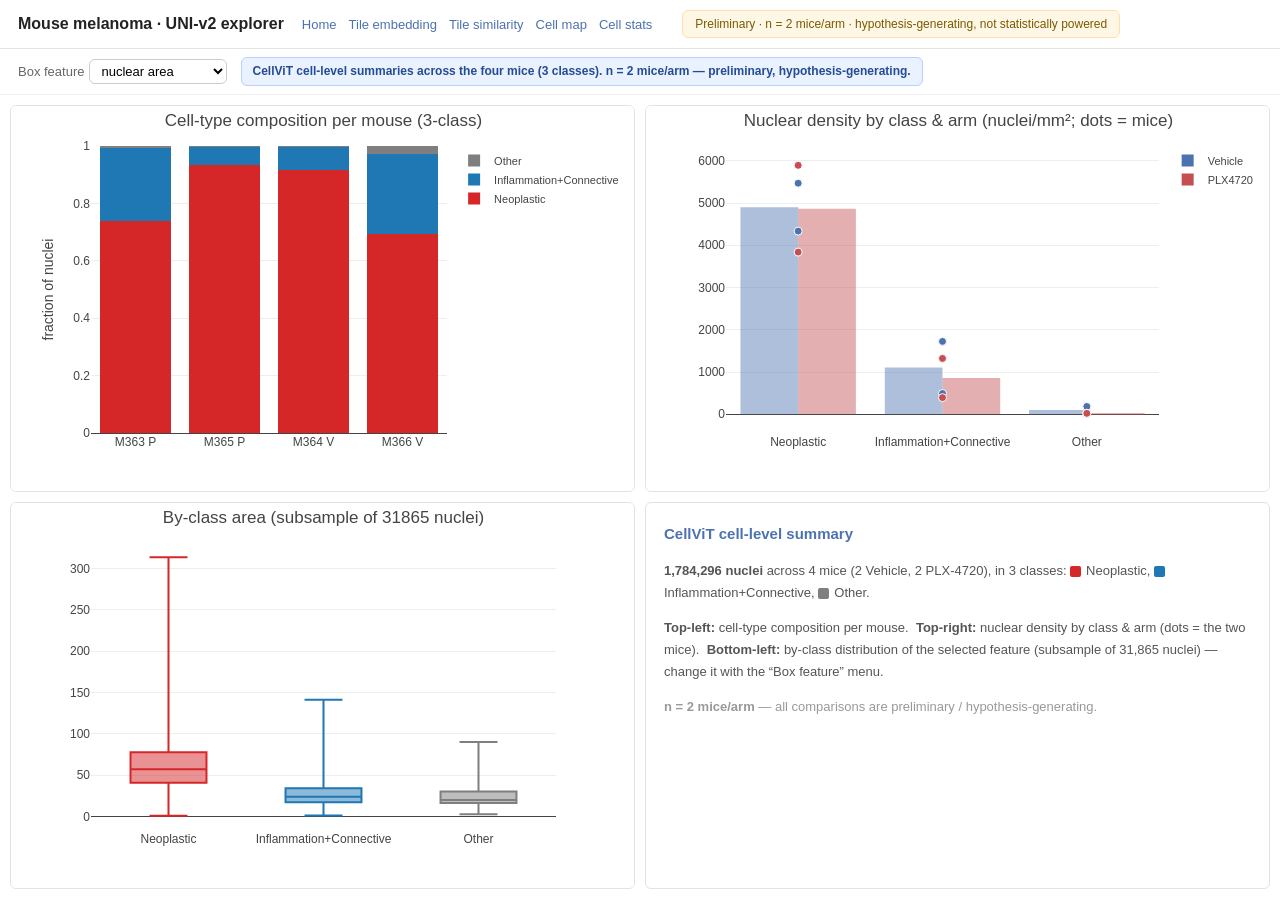
==== cells.html @ 645dea81 "add cell level analysis - interactive" ====
<!doctype html><html><head><meta charset="utf-8">
<title>Cell stats · explorer</title><link rel="stylesheet" href="style.css">
<script src="https://cdn.plot.ly/plotly-2.32.0.min.js"></script>
<style>
.cellsgrid{display:grid;grid-template-columns:1fr 1fr;grid-template-rows:1fr 1fr;gap:10px;
  height:calc(100vh - 96px);padding:10px;box-sizing:border-box}
.cellsgrid>div{min-width:0;min-height:0;border:1px solid var(--line);border-radius:6px;overflow:hidden}
.cellnote{padding:18px;color:#555;font-size:13px;line-height:1.7}
.cellnote h3{margin:0 0 8px;color:var(--accent);font-size:15px}
.cellnote .sw{display:inline-block;width:11px;height:11px;border-radius:2px;vertical-align:middle;margin-right:5px}
</style></head>
<body><header>
  <h1>Mouse melanoma · UNI-v2 explorer</h1>
  <nav class="crumbs"><a href="index.html">Home</a><a href="scatter.html">Tile embedding</a><a href="similarity.html">Tile similarity</a><a href="cells_scatter.html">Cell map</a><a href="cells.html">Cell stats</a></nav>
  <span class="banner">Preliminary · n = 2 mice/arm · hypothesis-generating, not statistically powered</span>
</header>
<div class="controls" style="padding:8px 18px;border-bottom:1px solid #eee">
  <span><label>Box feature</label><select id="feat">
    <option value="area">nuclear area</option><option value="ediam">diameter</option><option value="compactness">compactness</option>
    <option value="ecc">eccentricity</option><option value="solidity">solidity</option>
    <option value="hema">haematoxylin OD</option><option value="eosin">eosin OD</option></select></span>
  <span class="hint">CellViT cell-level summaries across the four mice (3 classes). n = 2 mice/arm — preliminary, hypothesis-generating.</span>
</div>
<div class="cellsgrid">
  <div id="p_prop"></div>
  <div id="p_dens"></div>
  <div id="p_box"></div>
  <div class="cellnote">
    <h3>CellViT cell-level summary</h3>
    <p><b>1,784,296 nuclei</b> across 4 mice (2 Vehicle, 2 PLX-4720), in 3 classes:
      <span class="sw" style="background:#d62728"></span>Neoplastic,
      <span class="sw" style="background:#1f77b4"></span>Inflammation+Connective,
      <span class="sw" style="background:#7f7f7f"></span>Other.</p>
    <p><b>Top-left:</b> cell-type composition per mouse. &nbsp;<b>Top-right:</b> nuclear density by
      class &amp; arm (dots = the two mice). &nbsp;<b>Bottom-left:</b> by-class distribution of the
      selected feature (subsample of 31,865 nuclei) — change it with the “Box feature” menu.</p>
    <p style="color:#999"><b>n = 2 mice/arm</b> — all comparisons are preliminary / hypothesis-generating.</p>
  </div>
</div>
<script src="app.js"></script>
<script>
let S, CM; const $=id=>document.getElementById(id);
const sc=()=>"3";   // cell stats presents 3 classes only
const tmap=()=> sc()==="3"?S.type_map3:S.type_map5;
const classList=()=> Object.values(tmap());
const classCols=()=> sc()==="3"?S.colors3:S.colors5;
function counts(m){ // {className: count} for current scheme
  const c5=S[m].counts5, out={};
  for(const id in c5){ const nm = sc()==="3"?S.type_map3[S.remap[id]]:S.type_map5[id];
    out[nm]=(out[nm]||0)+c5[id]; } return out; }
function frac(m){ const c=counts(m), tot=Object.values(c).reduce((a,b)=>a+b,0), o={};
  for(const k in c) o[k]=c[k]/tot; return o; }
function dens(m){ const c=counts(m), o={}; for(const k in c) o[k]=c[k]/S[m].tissue_mm2; return o; }
const mean=a=>a.reduce((x,y)=>x+y,0)/a.length;
function drawProp(){ const cls=classList(), cols=classCols(), mice=S.mice;
  const tr=cls.map(c=>({x:mice.map(m=>"M"+m+" "+S.arm[m][0]), y:mice.map(m=>frac(m)[c]||0),
    name:c,type:"bar",marker:{color:cols[c]}}));
  Plotly.react("p_prop",tr,{barmode:"stack",title:"Cell-type composition per mouse ("+sc()+"-class)",
    yaxis:{title:"fraction of nuclei",range:[0,1]},legend:{font:{size:11}},margin:{t:40,b:60}},{responsive:true,displaylogo:false}); }
function drawDens(){ const cls=classList(), tr=[];
  for(const arm of ARM_ORDER){ const mice=S.mice.filter(m=>S.arm[m]===arm);
    tr.push({x:cls,y:cls.map(c=>mean(mice.map(m=>dens(m)[c]||0))),name:arm,type:"bar",
      marker:{color:ARM_COLORS[arm],opacity:.45}});
    for(const m of mice) tr.push({x:cls,y:cls.map(c=>dens(m)[c]||0),mode:"markers",type:"scatter",
      marker:{color:ARM_COLORS[arm],size:8,line:{color:"#fff",width:1}},showlegend:false}); }
  Plotly.react("p_dens",tr,{barmode:"group",title:"Nuclear density by class & arm (nuclei/mm²; dots = mice)",
    legend:{font:{size:11}},margin:{t:40,b:60}},{responsive:true,displaylogo:false}); }
function drawBox(){ const f=$("feat").value, cls=classList(), cols=classCols(),
    arr= sc()==="3"?CM.class3:CM.class5, tr=[];
  for(const c of cls){ const y=[]; for(let i=0;i<CM.n;i++) if(arr[i]===c) y.push(CM[f][i]);
    tr.push({y,name:c,type:"box",marker:{color:cols[c]},boxpoints:false}); }
  Plotly.react("p_box",tr,{title:"By-class "+f+" (subsample of "+CM.n+" nuclei)",
    showlegend:false,margin:{t:40,b:60}},{responsive:true,displaylogo:false}); }
function drawAll(){ drawProp(); drawDens(); drawBox(); }
(async()=>{ S=await loadJSON("assets/cells_stats.json"); CM=await loadJSON("assets/cells_meta.json");
  drawAll(); $("feat").onchange=drawBox; window.addEventListener("resize",drawAll); })();
</script></body></html>
---- style.css ----
:root{ --fg:#222; --muted:#666; --line:#e3e3e3; --accent:#4C72B0; }
*{ box-sizing:border-box; }
body{ font-family:Arial,"Liberation Sans","Nimbus Sans",Helvetica,sans-serif;
  color:var(--fg); margin:0; }
header{ padding:10px 18px; border-bottom:1px solid var(--line); display:flex;
  align-items:center; gap:18px; flex-wrap:wrap; }
header h1{ font-size:16px; margin:0; font-weight:700; }
header .crumbs a{ color:var(--accent); text-decoration:none; margin-right:12px; font-size:13px; }
.banner{ background:#fff7e6; border:1px solid #ffe1a8; color:#7a5b00;
  font-size:12px; padding:6px 12px; border-radius:6px; }
.hint{ background:#eaf1ff; border:1px solid #b9d0ff; color:#244c93; font-weight:600;
  font-size:12px; padding:5px 11px; border-radius:6px; line-height:1.45; }
.hint b{ color:#142f5e; }
.controls{ display:flex; gap:14px; align-items:center; font-size:13px; flex-wrap:wrap; }
.controls label{ color:var(--muted); margin-right:4px; }
select,button{ font:inherit; padding:3px 8px; border:1px solid #ccc; border-radius:6px;
  background:#fff; cursor:pointer; }
.wrap{ display:flex; height:calc(100vh - 58px); }
#plot{ flex:1 1 auto; min-width:0; }
.side{ width:480px; flex:0 0 480px; border-left:1px solid var(--line); padding:14px; overflow:auto; }
.paneltop{ display:flex; gap:12px; align-items:flex-start; }
.heathead{ display:flex; justify-content:space-between; align-items:center;
  margin:16px 0 6px; font-size:13px; color:var(--muted); }
.heathead input[type=range]{ vertical-align:middle; width:90px; }
.heatwrap{ position:relative; width:100%; line-height:0; border:1px solid var(--line); border-radius:4px; overflow:hidden; }
#heatBase{ position:relative; width:100%; display:block; }
#heatOver{ position:absolute; top:0; left:0; width:100%; display:block; }
.marker{ position:absolute; border:2px solid #00e5ff;
  box-shadow:0 0 0 1.6px rgba(0,0,0,.85), 0 0 6px rgba(0,229,255,.8);
  border-radius:2px; pointer-events:none; display:none; }
/* scatter page: small scatter (left, tile card floats over it) + 2x2 heatmaps fill the right */
.layout2{ display:grid; grid-template-columns:38% 62%; gap:8px;
  height:calc(100vh - 96px); padding:8px; }
.plotwrap{ position:relative; min-width:0; border:1px solid var(--line); border-radius:6px; overflow:hidden; }
.plotwrap #plot{ position:absolute; inset:0; }
#tilecard{ position:absolute; top:8px; left:8px; z-index:6; pointer-events:none;
  display:flex; gap:10px; align-items:flex-start; max-width:330px;
  background:rgba(255,255,255,.94); border:1px solid var(--line); border-radius:8px;
  padding:8px; box-shadow:0 2px 12px rgba(0,0,0,.14); }
.heatside{ grid-column:2; display:flex; flex-direction:column; min-width:0; min-height:0; }
.overlaybar{ display:flex; align-items:center; gap:12px; margin-bottom:8px; padding:9px 14px;
  background:#eaf1ff; border:1px solid #b9d0ff; border-radius:9px; }
.overlaybar .olabel{ font-weight:700; color:#244c93; font-size:13px; white-space:nowrap; }
.overlaybar input[type=range]{ flex:1; accent-color:#244c93; height:6px; }
.overlaybar .oval{ font-variant-numeric:tabular-nums; color:#244c93; font-weight:700;
  width:44px; text-align:right; }
.heatgrid2{ flex:1; display:grid; grid-template-columns:1fr 1fr; grid-template-rows:1fr 1fr;
  gap:8px; min-height:0; }
.hpanel{ position:relative; border:1px solid var(--line); border-radius:6px; padding:5px;
  display:flex; flex-direction:column; min-height:0; min-width:0;
  opacity:.9; transition:opacity .1s, box-shadow .1s; }
.hpanel.active{ opacity:1; box-shadow:0 0 0 2px var(--hl) inset; }
.hlabel{ font-size:12px; color:var(--fg); margin-bottom:4px; white-space:nowrap; }
.hbox{ position:relative; flex:1; min-height:0; }
.hbase,.hover{ position:absolute; top:0; left:0; width:100%; height:100%; object-fit:contain; }
.hmark{ position:absolute; border:2px solid #00e5ff;
  box-shadow:0 0 0 1.6px rgba(0,0,0,.85), 0 0 7px rgba(0,229,255,.9);
  border-radius:2px; pointer-events:none; display:none; }
.tile{ background:#f3f3f3; border:1px solid #ddd; border-radius:4px; }
.kv{ font-size:13px; color:var(--fg); margin:8px 0; line-height:1.5; }
.kv b{ color:var(--muted); font-weight:400; display:inline-block; width:64px; }
.swatch{ display:inline-block; width:11px; height:11px; border-radius:2px; vertical-align:middle; }
.grid{ display:flex; flex-wrap:wrap; gap:8px; }
.cell{ width:88px; cursor:pointer; text-align:center; }
.cell .thumb{ border:3px solid #ccc; border-radius:4px; }
.cell .cap{ font-size:11px; color:var(--muted); margin-top:2px; }
.home{ max-width:820px; margin:30px auto; padding:0 20px; line-height:1.6; }
.home .cards{ display:flex; gap:16px; flex-wrap:wrap; margin-top:20px; }
.card{ flex:1 1 240px; border:1px solid var(--line); border-radius:10px; padding:16px;
  text-decoration:none; color:inherit; transition:box-shadow .15s; }
.card:hover{ box-shadow:0 3px 14px rgba(0,0,0,.08); }
.card h3{ margin:0 0 6px; color:var(--accent); }
.card p{ margin:0; font-size:13px; color:var(--muted); }
table.meta{ font-size:13px; border-collapse:collapse; margin-top:8px; }
table.meta td{ padding:2px 10px 2px 0; }
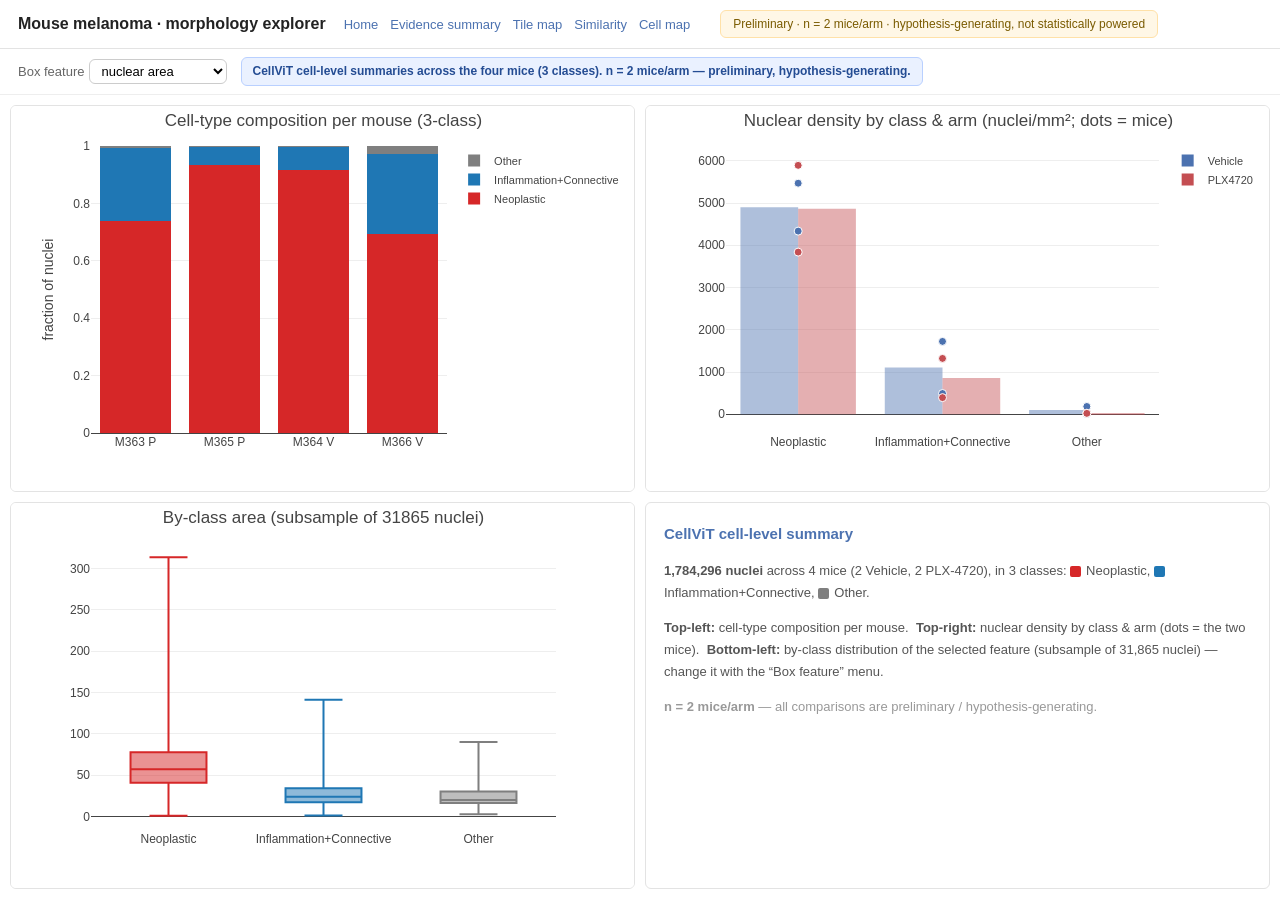
==== commit 7d3323ba: "add plots" ====
--- a/cells.html
+++ b/cells.html
@@ -1,5 +1,5 @@
 <!doctype html><html><head><meta charset="utf-8">
-<title>Cell stats · explorer</title><link rel="stylesheet" href="style.css">
+<title>Cell stats · explorer</title><link rel="stylesheet" href="style.css?v=20260710223205">
 <script src="https://cdn.plot.ly/plotly-2.32.0.min.js"></script>
 <style>
 .cellsgrid{display:grid;grid-template-columns:1fr 1fr;grid-template-rows:1fr 1fr;gap:10px;
@@ -10,8 +10,8 @@
 .cellnote .sw{display:inline-block;width:11px;height:11px;border-radius:2px;vertical-align:middle;margin-right:5px}
 </style></head>
 <body><header>
-  <h1>Mouse melanoma · UNI-v2 explorer</h1>
-  <nav class="crumbs"><a href="index.html">Home</a><a href="scatter.html">Tile embedding</a><a href="similarity.html">Tile similarity</a><a href="cells_scatter.html">Cell map</a><a href="cells.html">Cell stats</a></nav>
+  <h1>Mouse melanoma · morphology explorer</h1>
+  <nav class="crumbs"><a href="index.html">Home</a><a href="experiments.html">Evidence summary</a><a href="scatter.html">Tile map</a><a href="similarity.html">Similarity</a><a href="cells_scatter.html">Cell map</a></nav>
   <span class="banner">Preliminary · n = 2 mice/arm · hypothesis-generating, not statistically powered</span>
 </header>
 <div class="controls" style="padding:8px 18px;border-bottom:1px solid #eee">
@@ -37,7 +37,7 @@
     <p style="color:#999"><b>n = 2 mice/arm</b> — all comparisons are preliminary / hypothesis-generating.</p>
   </div>
 </div>
-<script src="app.js"></script>
+<script src="app.js?v=20260710223205"></script>
 <script>
 let S, CM; const $=id=>document.getElementById(id);
 const sc=()=>"3";   // cell stats presents 3 classes only
--- a/style.css
+++ b/style.css
@@ -65,9 +65,13 @@
 .cell{ width:88px; cursor:pointer; text-align:center; }
 .cell .thumb{ border:3px solid #ccc; border-radius:4px; }
 .cell .cap{ font-size:11px; color:var(--muted); margin-top:2px; }
+body.embed{ overflow:hidden; }
+body.embed .controls{ padding:7px 12px!important; }
+body.embed .layout2{ grid-template-columns:44% 56%; height:calc(100vh - 46px); padding:6px; }
+body.embed .wrap{ height:calc(100vh - 46px); }
 .home{ max-width:820px; margin:30px auto; padding:0 20px; line-height:1.6; }
-.home .cards{ display:flex; gap:16px; flex-wrap:wrap; margin-top:20px; }
-.card{ flex:1 1 240px; border:1px solid var(--line); border-radius:10px; padding:16px;
+.home .cards{ display:grid; grid-template-columns:1fr 1fr; gap:16px; margin-top:20px; }
+.card{ border:1px solid var(--line); border-radius:10px; padding:16px;
   text-decoration:none; color:inherit; transition:box-shadow .15s; }
 .card:hover{ box-shadow:0 3px 14px rgba(0,0,0,.08); }
 .card h3{ margin:0 0 6px; color:var(--accent); }
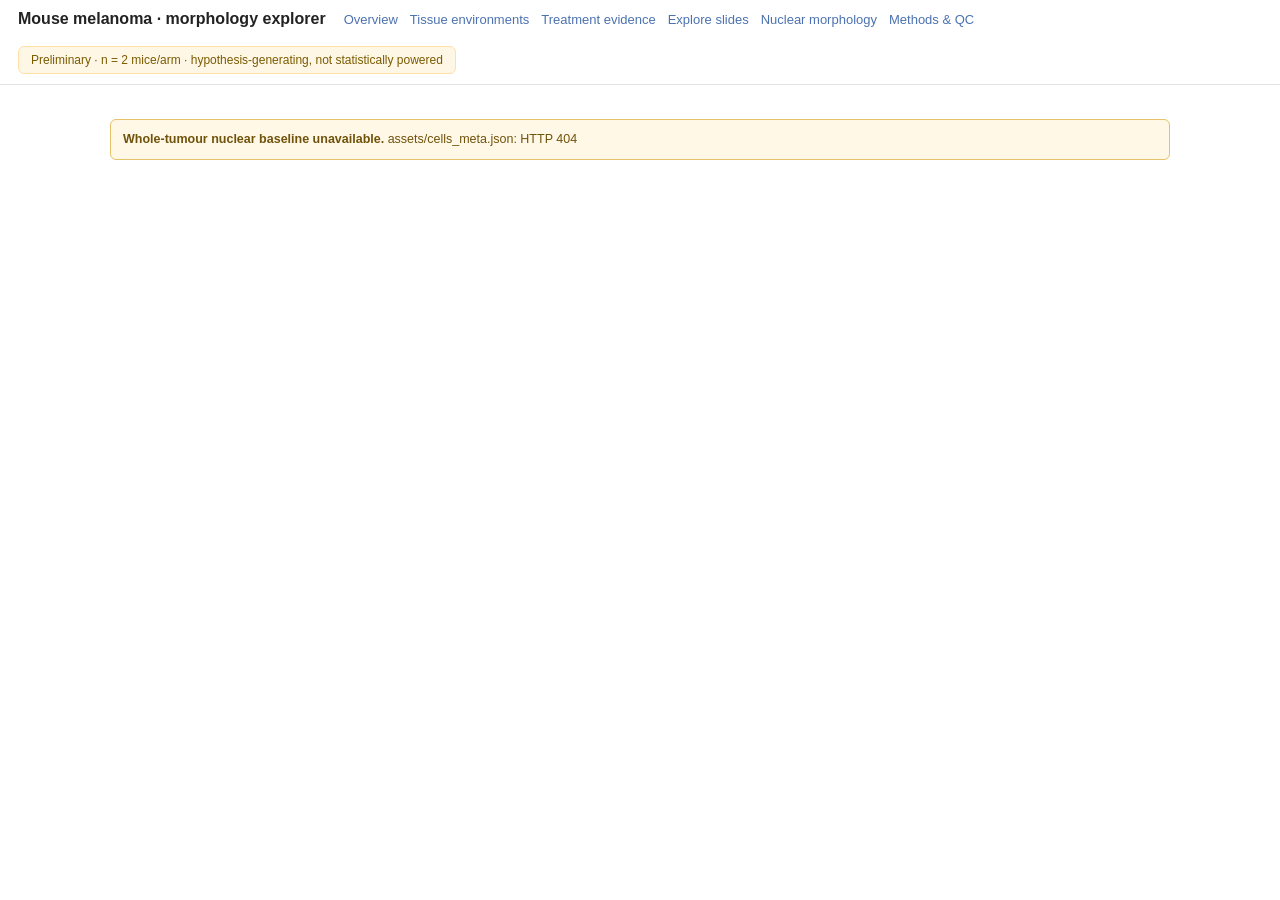
==== commit 81a84c0a: "add stratified analysis" ====
--- a/cells.html
+++ b/cells.html
@@ -1,77 +1,91 @@
 <!doctype html><html><head><meta charset="utf-8">
-<title>Cell stats · explorer</title><link rel="stylesheet" href="style.css?v=20260710223205">
+<title>Nuclear morphology · whole-tumour baseline</title><link rel="stylesheet" href="style.css?v=20260716151626">
 <script src="https://cdn.plot.ly/plotly-2.32.0.min.js"></script>
 <style>
-.cellsgrid{display:grid;grid-template-columns:1fr 1fr;grid-template-rows:1fr 1fr;gap:10px;
-  height:calc(100vh - 96px);padding:10px;box-sizing:border-box}
-.cellsgrid>div{min-width:0;min-height:0;border:1px solid var(--line);border-radius:6px;overflow:hidden}
-.cellnote{padding:18px;color:#555;font-size:13px;line-height:1.7}
-.cellnote h3{margin:0 0 8px;color:var(--accent);font-size:15px}
-.cellnote .sw{display:inline-block;width:11px;height:11px;border-radius:2px;vertical-align:middle;margin-right:5px}
+.cellstory{max-width:1120px;margin:0 auto;padding:24px 20px 64px}.cellhero{border:1px solid #c9d9f0;border-radius:12px;padding:20px;background:#f7faff;margin-bottom:18px}
+.cellhero .eyebrow,.logic-label,.result-label{display:block;text-transform:uppercase;letter-spacing:.07em;font-size:10.5px;font-weight:700;color:#607089;margin-bottom:4px}
+.cellhero h2{font-size:27px;line-height:1.25;color:#16233f;margin:5px 0 10px}.cellhero p{font-size:14px;line-height:1.6;color:#40516b;margin:6px 0}
+.nextlinks{display:flex;gap:9px;flex-wrap:wrap;margin-top:14px}.nextlinks a{border:1px solid #9eb9df;border-radius:999px;padding:6px 12px;background:#fff;color:#244c93;text-decoration:none;font-size:12.5px}
+.evidence-chapter{border:1px solid var(--line);border-radius:11px;padding:18px;margin-top:16px;background:#fff}.evidence-chapter h3{font-size:19px;line-height:1.35;color:#16233f;margin:0 0 13px}
+.logic{display:grid;grid-template-columns:1fr 1fr 1fr;gap:10px;margin:0 0 15px}.logic>div{background:#f8fafc;border-radius:8px;padding:11px 12px;font-size:12.5px;line-height:1.52;color:#3f4d5f}
+.plotbox{height:390px;min-height:320px;border:1px solid #edf0f3;border-radius:8px;margin-top:6px}.plotbox.tall{height:420px}.interpretation{border-left:4px solid #7a92b8;background:#f7f9fc;border-radius:0 7px 7px 0;padding:11px 13px;margin-top:12px;font-size:13px;line-height:1.55;color:#34445b}
+.metricbar{display:flex;align-items:center;gap:10px;flex-wrap:wrap;margin:5px 0 6px;font-size:13px}.metricbar select{min-width:210px}.metric-note{font-size:12px;color:#64748b;line-height:1.45}
+.unit-note{font-size:11.5px;color:#64748b;margin:5px 0}.sw{display:inline-block;width:10px;height:10px;border-radius:2px;vertical-align:middle;margin-right:4px}
+@media(max-width:760px){.logic{grid-template-columns:1fr}.cellhero h2{font-size:23px}.plotbox,.plotbox.tall{height:480px}}
 </style></head>
 <body><header>
   <h1>Mouse melanoma · morphology explorer</h1>
-  <nav class="crumbs"><a href="index.html">Home</a><a href="experiments.html">Evidence summary</a><a href="scatter.html">Tile map</a><a href="similarity.html">Similarity</a><a href="cells_scatter.html">Cell map</a></nav>
+  <nav class="crumbs"><a href="index.html">Overview</a><a href="phenotypes.html">Tissue environments</a><a href="experiments.html">Treatment evidence</a><a href="scatter.html">Explore slides</a><a href="cells.html">Nuclear morphology</a><a href="cluster_selection.html">Methods &amp; QC</a></nav>
   <span class="banner">Preliminary · n = 2 mice/arm · hypothesis-generating, not statistically powered</span>
 </header>
-<div class="controls" style="padding:8px 18px;border-bottom:1px solid #eee">
-  <span><label>Box feature</label><select id="feat">
-    <option value="area">nuclear area</option><option value="ediam">diameter</option><option value="compactness">compactness</option>
-    <option value="ecc">eccentricity</option><option value="solidity">solidity</option>
-    <option value="hema">haematoxylin OD</option><option value="eosin">eosin OD</option></select></span>
-  <span class="hint">CellViT cell-level summaries across the four mice (3 classes). n = 2 mice/arm — preliminary, hypothesis-generating.</span>
-</div>
-<div class="cellsgrid">
-  <div id="p_prop"></div>
-  <div id="p_dens"></div>
-  <div id="p_box"></div>
-  <div class="cellnote">
-    <h3>CellViT cell-level summary</h3>
-    <p><b>1,784,296 nuclei</b> across 4 mice (2 Vehicle, 2 PLX-4720), in 3 classes:
-      <span class="sw" style="background:#d62728"></span>Neoplastic,
-      <span class="sw" style="background:#1f77b4"></span>Inflammation+Connective,
-      <span class="sw" style="background:#7f7f7f"></span>Other.</p>
-    <p><b>Top-left:</b> cell-type composition per mouse. &nbsp;<b>Top-right:</b> nuclear density by
-      class &amp; arm (dots = the two mice). &nbsp;<b>Bottom-left:</b> by-class distribution of the
-      selected feature (subsample of 31,865 nuclei) — change it with the “Box feature” menu.</p>
-    <p style="color:#999"><b>n = 2 mice/arm</b> — all comparisons are preliminary / hypothesis-generating.</p>
-  </div>
-</div>
-<script src="app.js?v=20260710223205"></script>
-<script>
-let S, CM; const $=id=>document.getElementById(id);
-const sc=()=>"3";   // cell stats presents 3 classes only
-const tmap=()=> sc()==="3"?S.type_map3:S.type_map5;
-const classList=()=> Object.values(tmap());
-const classCols=()=> sc()==="3"?S.colors3:S.colors5;
-function counts(m){ // {className: count} for current scheme
-  const c5=S[m].counts5, out={};
-  for(const id in c5){ const nm = sc()==="3"?S.type_map3[S.remap[id]]:S.type_map5[id];
-    out[nm]=(out[nm]||0)+c5[id]; } return out; }
-function frac(m){ const c=counts(m), tot=Object.values(c).reduce((a,b)=>a+b,0), o={};
-  for(const k in c) o[k]=c[k]/tot; return o; }
-function dens(m){ const c=counts(m), o={}; for(const k in c) o[k]=c[k]/S[m].tissue_mm2; return o; }
-const mean=a=>a.reduce((x,y)=>x+y,0)/a.length;
-function drawProp(){ const cls=classList(), cols=classCols(), mice=S.mice;
-  const tr=cls.map(c=>({x:mice.map(m=>"M"+m+" "+S.arm[m][0]), y:mice.map(m=>frac(m)[c]||0),
-    name:c,type:"bar",marker:{color:cols[c]}}));
-  Plotly.react("p_prop",tr,{barmode:"stack",title:"Cell-type composition per mouse ("+sc()+"-class)",
-    yaxis:{title:"fraction of nuclei",range:[0,1]},legend:{font:{size:11}},margin:{t:40,b:60}},{responsive:true,displaylogo:false}); }
-function drawDens(){ const cls=classList(), tr=[];
-  for(const arm of ARM_ORDER){ const mice=S.mice.filter(m=>S.arm[m]===arm);
-    tr.push({x:cls,y:cls.map(c=>mean(mice.map(m=>dens(m)[c]||0))),name:arm,type:"bar",
-      marker:{color:ARM_COLORS[arm],opacity:.45}});
-    for(const m of mice) tr.push({x:cls,y:cls.map(c=>dens(m)[c]||0),mode:"markers",type:"scatter",
-      marker:{color:ARM_COLORS[arm],size:8,line:{color:"#fff",width:1}},showlegend:false}); }
-  Plotly.react("p_dens",tr,{barmode:"group",title:"Nuclear density by class & arm (nuclei/mm²; dots = mice)",
-    legend:{font:{size:11}},margin:{t:40,b:60}},{responsive:true,displaylogo:false}); }
-function drawBox(){ const f=$("feat").value, cls=classList(), cols=classCols(),
-    arr= sc()==="3"?CM.class3:CM.class5, tr=[];
-  for(const c of cls){ const y=[]; for(let i=0;i<CM.n;i++) if(arr[i]===c) y.push(CM[f][i]);
-    tr.push({y,name:c,type:"box",marker:{color:cols[c]},boxpoints:false}); }
-  Plotly.react("p_box",tr,{title:"By-class "+f+" (subsample of "+CM.n+" nuclei)",
-    showlegend:false,margin:{t:40,b:60}},{responsive:true,displaylogo:false}); }
-function drawAll(){ drawProp(); drawDens(); drawBox(); }
-(async()=>{ S=await loadJSON("assets/cells_stats.json"); CM=await loadJSON("assets/cells_meta.json");
-  drawAll(); $("feat").onchange=drawBox; window.addEventListener("resize",drawAll); })();
+<main class="cellstory"><section class="cellhero">
+  <span class="eyebrow">Whole-tumour baseline</span>
+  <h2>What do the nuclei look like before tissue context is considered?</h2>
+  <p>This page is the intuitive starting point: it describes all CellViT-detected nuclei in each whole slide. It cannot by itself tell whether PLX changes neoplastic cells, because a whole-tumour difference may instead reflect a different mixture of tissue environments.</p>
+  <p id="baseline_status"><b>Loading the four-mouse baseline…</b></p>
+  <div class="nextlinks"><a href="phenotypes.html">See how nuclei differ across tissue environments →</a><a href="experiments.html#q5">Compare Vehicle and PLX within matched environments →</a></div>
+</section>
+
+<section class="evidence-chapter" id="composition"><h3>1. Does the whole-tumour cell mixture differ between mice?</h3>
+  <div class="logic"><div><span class="logic-label">Motivation</span>A tumour can look different because the proportions of neoplastic and non-neoplastic cells differ.</div>
+    <div><span class="logic-label">Question</span>What fraction of all detected nuclei belongs to each broad CellViT class in each mouse?</div>
+    <div><span class="logic-label">Method</span>Count all detected nuclei within each WSI, collapse CellViT labels into three broad classes, and divide by that mouse's total. Each bar is one mouse.</div></div>
+  <span class="result-label">Interactive result</span><div id="p_prop" class="plotbox" aria-label="Cell composition for each individual mouse"></div>
+  <div class="interpretation"><span class="logic-label">Interpretation</span>Differences among these four mouse bars describe whole-slide cellular composition. They do not establish a treatment effect, and they do not identify which tissue environment contains those cells.</div>
+</section>
+
+<section class="evidence-chapter" id="density"><h3>2. Does whole-tumour nuclear density differ between Vehicle and PLX?</h3>
+  <div class="logic"><div><span class="logic-label">Motivation</span>A change in cell abundance can accompany altered tumour architecture even when individual nuclear shapes do not change.</div>
+    <div><span class="logic-label">Question</span>Within each broad cell class, are nuclei more or less dense in the two PLX slides than in the two Vehicle slides?</div>
+    <div><span class="logic-label">Method</span>Divide each mouse's class count by its estimated tissue area. The panels show all four mouse-level values; nuclei are not treated as independent treatment replicates.</div></div>
+  <span class="result-label">Interactive result · one dot = one mouse</span><div id="p_dens" class="plotbox" aria-label="Mouse-level nuclear-density dot plots by cell class"></div>
+  <div class="interpretation"><span class="logic-label">Interpretation</span>Read the separation and overlap of the four dots, not an arm-average bar. With two mice per arm and one slide per mouse, apparent arm separation may still be animal, section, stain or segmentation variation.</div>
+</section>
+
+<section class="evidence-chapter" id="morphology"><h3>3. Do whole-slide nuclear measurements differ between Vehicle and PLX?</h3>
+  <div class="logic"><div><span class="logic-label">Motivation</span>The main biological question concerns neoplastic-cell morphology, but an unstratified view is useful as a baseline before matching tissue context.</div>
+    <div><span class="logic-label">Question</span>For the selected nuclear measurement, where do the four mouse-level medians lie within each CellViT class?</div>
+    <div><span class="logic-label">Method</span>Within each mouse and cell class, take the median from the displayed nucleus subsample. The treatment comparison therefore contains four dots, not thousands of pseudo-replicate nuclei.</div></div>
+  <div class="metricbar"><label for="feat"><b>Nuclear measurement</b></label><select id="feat">
+    <option value="ecc" selected>Nuclear elongation</option><option value="area">Nuclear area</option><option value="ediam">Equivalent nuclear diameter</option>
+    <option value="compactness">Outline compactness</option><option value="solidity">Outline solidity</option>
+    <option value="hema">Haematoxylin optical density (technical)</option><option value="eosin">Eosin optical density (technical)</option></select>
+    <span id="metric_note" class="metric-note"></span></div>
+  <span class="result-label">Interactive result · one dot = one mouse</span><div id="p_morph" class="plotbox tall" aria-label="Mouse-level nuclear-morphology dot plots by cell class"></div>
+  <div class="interpretation"><span class="logic-label">Interpretation</span>This is deliberately a whole-slide baseline. A credible PLX-associated neoplastic phenotype must also be examined within like-for-like tissue environments. Use the linked context-aware pages before drawing a biological conclusion.</div>
+</section>
+
+<section class="cellhero" style="margin-top:18px"><span class="eyebrow">The next biological step</span><h2 style="font-size:20px">Separate tissue mixture from a possible within-cell change</h2>
+  <p><a href="phenotypes.html">Tissue environments</a> asks whether the image phenotypes contain distinguishable nuclei. <a href="experiments.html#q5">Treatment evidence</a> then compares Vehicle and PLX mice within matched environments.</p>
+  <p class="unit-note"><b>Study limit:</b> n = 2 mice per arm. The mouse is the experimental unit; all results are descriptive and hypothesis-generating.</p></section>
+</main>
+<script src="app.js?v=20260716151626"></script><script>
+let S,CM;const $=id=>document.getElementById(id),PCFG={responsive:true,displaylogo:false,displayModeBar:false};
+const METRICS={
+  ecc:{label:"Nuclear elongation",unit:"eccentricity",note:"Higher values indicate a more elongated nuclear outline."},
+  area:{label:"Nuclear area",unit:"µm²",note:"Higher values indicate a larger segmented nuclear profile."},
+  ediam:{label:"Equivalent nuclear diameter",unit:"µm",note:"Derived from area; it is not independent evidence of a size change."},
+  compactness:{label:"Outline compactness",unit:"compactness",note:"Higher values indicate a more compact, circle-like outline."},
+  solidity:{label:"Outline solidity",unit:"solidity",note:"Lower values indicate a more indented or irregular outline."},
+  hema:{label:"Haematoxylin optical density",unit:"optical density",note:"A stain-sensitive technical measurement, not a pure morphology feature."},
+  eosin:{label:"Eosin optical density",unit:"optical density",note:"A stain-sensitive technical measurement, not a pure morphology feature."}
+};
+const classList=()=>Object.values(S.type_map3),classCols=()=>S.colors3;
+function counts(m){const out={};for(const id in S[m].counts5){const nm=S.type_map3[S.remap[id]];out[nm]=(out[nm]||0)+S[m].counts5[id];}return out;}
+function fractions(m){const c=counts(m),tot=Object.values(c).reduce((a,b)=>a+b,0),out={};for(const k of classList())out[k]=tot?((c[k]||0)/tot):null;return out;}
+function densitySummary(m,c){const n=counts(m)[c];return{value:n==null||!S[m].tissue_mm2?null:n/S[m].tissue_mm2,n:n==null?0:n};}
+function median(values){if(!values.length)return null;const x=values.slice().sort((a,b)=>a-b),mid=Math.floor(x.length/2);return x.length%2?x[mid]:(x[mid-1]+x[mid])/2;}
+function morphologySummary(m,c,f){const values=[];for(let i=0;i<CM.n;i++)if(String(CM.mouse[i])===String(m)&&CM.class3[i]===c&&Number.isFinite(+CM[f][i]))values.push(+CM[f][i]);return{value:median(values),n:values.length};}
+function armX(m){const arm=S.arm[m],base=arm==="Vehicle"?0:1,peers=S.mice.filter(x=>S.arm[x]===arm),i=peers.indexOf(m);return base+(i-(peers.length-1)/2)*.14;}
+function axisRef(kind,i){return i===0?kind:kind+(i+1);}
+function dotLayout(classes,title,yLabel,zero){const layout={title:{text:title,font:{size:15}},grid:{rows:1,columns:classes.length,pattern:"independent"},margin:{t:65,b:58,l:62,r:20},showlegend:false,hovermode:"closest",annotations:[]};
+  classes.forEach((c,i)=>{const suffix=i===0?"":String(i+1),xr=axisRef("x",i);layout["xaxis"+suffix]={tickvals:[0,1],ticktext:["Vehicle","PLX4720"],range:[-.32,1.32],fixedrange:true,automargin:true};layout["yaxis"+suffix]={rangemode:zero?"tozero":"normal",zeroline:false,automargin:true,title:i===0?{text:yLabel,font:{size:11}}:undefined};layout.annotations.push({text:c,x:.5,xref:xr+" domain",y:1.08,yref:"paper",showarrow:false,font:{size:12,color:"#34445b"}});});return layout;}
+function drawMouseDots(target,getter,title,yLabel,zero){const classes=classList(),traces=classes.map((c,i)=>{const rows=S.mice.map(m=>({m,arm:S.arm[m],summary:getter(m,c)})).filter(r=>r.summary.value!=null&&Number.isFinite(+r.summary.value));return{x:rows.map(r=>armX(r.m)),y:rows.map(r=>r.summary.value),customdata:rows.map(r=>[r.m,r.arm,c,r.summary.n]),mode:"markers",type:"scatter",xaxis:axisRef("x",i),yaxis:axisRef("y",i),showlegend:false,marker:{size:11,color:rows.map(r=>ARM_COLORS[r.arm]),line:{color:"#fff",width:1.5}},hovertemplate:"M%{customdata[0]} · %{customdata[1]}<br>%{customdata[2]}<br>value %{y:.4g}<br>coverage %{customdata[3]:,} nuclei<extra></extra>"};});Plotly.react(target,traces,dotLayout(classes,title,yLabel,zero),PCFG);}
+function drawComposition(){const classes=classList(),cols=classCols(),mice=S.mice,traces=classes.map(c=>({x:mice.map(m=>"M"+m+"<br>"+S.arm[m]),y:mice.map(m=>fractions(m)[c]),customdata:mice.map(m=>[m,S.arm[m],counts(m)[c]||0]),name:c,type:"bar",marker:{color:cols[c]},hovertemplate:"M%{customdata[0]} · %{customdata[1]}<br>"+c+" %{y:.1%}<br>%{customdata[2]:,} nuclei<extra></extra>"}));Plotly.react("p_prop",traces,{barmode:"stack",title:{text:"Cell-type composition in each whole slide",font:{size:15}},yaxis:{title:"fraction of detected nuclei",range:[0,1],tickformat:".0%"},legend:{orientation:"h",y:-.2,font:{size:11}},margin:{t:48,b:85,l:64,r:15}},PCFG);}
+function drawDensity(){drawMouseDots("p_dens",densitySummary,"Whole-slide nuclear density","nuclei / mm²",true);}
+function drawMorphology(){const f=$("feat").value,m=METRICS[f];$("metric_note").textContent=m.note+" Mouse-level values use the displayed "+CM.n.toLocaleString()+"-nucleus subsample.";drawMouseDots("p_morph",(mouse,c)=>morphologySummary(mouse,c,f),m.label+" · mouse-level medians",m.unit,false);}
+(async()=>{try{S=await loadJSON("assets/cells_stats.json");CM=await loadJSON("assets/cells_meta.json");}catch(e){document.querySelector(".cellstory").innerHTML=`<div class="unavailable"><b>Whole-tumour nuclear baseline unavailable.</b> ${esc(e.message)}</div>`;return;}
+  const total=S.mice.reduce((sum,m)=>sum+Object.values(counts(m)).reduce((a,b)=>a+b,0),0);$("baseline_status").innerHTML=`<b>${total.toLocaleString()} nuclei across four mice</b> (two Vehicle, two PLX4720). Every treatment-facing dot below represents one mouse.`;
+  drawComposition();drawDensity();drawMorphology();$("feat").onchange=drawMorphology;
+})();
 </script></body></html>
--- a/style.css
+++ b/style.css
@@ -12,6 +12,12 @@
 .hint{ background:#eaf1ff; border:1px solid #b9d0ff; color:#244c93; font-weight:600;
   font-size:12px; padding:5px 11px; border-radius:6px; line-height:1.45; }
 .hint b{ color:#142f5e; }
+.unavailable{margin:10px;padding:10px 12px;border:1px solid #e6c36a;border-radius:6px;
+  background:#fff8e7;color:#70520a;font-size:12.5px;line-height:1.5}
+.runbadge{display:inline-block;padding:2px 7px;border-radius:999px;background:#eef1f5;color:#4b5563;
+  font:11px ui-monospace,SFMono-Regular,Menlo,monospace;white-space:nowrap}
+.reviewbadge{display:inline-block;padding:2px 7px;border-radius:999px;background:#f1f5f9;color:#475569;font-size:11px}
+.reviewbadge.reviewed{background:#e3f4e7;color:#1c6b34}.reviewbadge.warn{background:#fff3d6;color:#8a5a00}
 .controls{ display:flex; gap:14px; align-items:center; font-size:13px; flex-wrap:wrap; }
 .controls label{ color:var(--muted); margin-right:4px; }
 select,button{ font:inherit; padding:3px 8px; border:1px solid #ccc; border-radius:6px;
@@ -31,7 +37,7 @@
   border-radius:2px; pointer-events:none; display:none; }
 /* scatter page: small scatter (left, tile card floats over it) + 2x2 heatmaps fill the right */
 .layout2{ display:grid; grid-template-columns:38% 62%; gap:8px;
-  height:calc(100vh - 96px); padding:8px; }
+  height:calc(100vh - 142px); min-height:620px; padding:8px; }
 .plotwrap{ position:relative; min-width:0; border:1px solid var(--line); border-radius:6px; overflow:hidden; }
 .plotwrap #plot{ position:absolute; inset:0; }
 #tilecard{ position:absolute; top:8px; left:8px; z-index:6; pointer-events:none;
@@ -54,6 +60,7 @@
 .hlabel{ font-size:12px; color:var(--fg); margin-bottom:4px; white-space:nowrap; }
 .hbox{ position:relative; flex:1; min-height:0; }
 .hbase,.hover{ position:absolute; top:0; left:0; width:100%; height:100%; object-fit:contain; }
+.hcanvas{position:absolute;top:0;left:0;width:100%;height:100%;object-fit:contain;pointer-events:none}
 .hmark{ position:absolute; border:2px solid #00e5ff;
   box-shadow:0 0 0 1.6px rgba(0,0,0,.85), 0 0 7px rgba(0,229,255,.9);
   border-radius:2px; pointer-events:none; display:none; }
@@ -67,7 +74,7 @@
 .cell .cap{ font-size:11px; color:var(--muted); margin-top:2px; }
 body.embed{ overflow:hidden; }
 body.embed .controls{ padding:7px 12px!important; }
-body.embed .layout2{ grid-template-columns:44% 56%; height:calc(100vh - 46px); padding:6px; }
+body.embed .layout2{ grid-template-columns:44% 56%; height:calc(100vh - 112px); min-height:520px; padding:6px; }
 body.embed .wrap{ height:calc(100vh - 46px); }
 .home{ max-width:820px; margin:30px auto; padding:0 20px; line-height:1.6; }
 .home .cards{ display:grid; grid-template-columns:1fr 1fr; gap:16px; margin-top:20px; }
@@ -76,5 +83,10 @@
 .card:hover{ box-shadow:0 3px 14px rgba(0,0,0,.08); }
 .card h3{ margin:0 0 6px; color:var(--accent); }
 .card p{ margin:0; font-size:13px; color:var(--muted); }
+.science-list{display:grid;grid-template-columns:1fr 1fr;gap:12px;margin:16px 0}
+.science-item{border:1px solid var(--line);border-radius:8px;padding:12px 14px;background:#fff}
+.science-item h3{font-size:14px;margin:0 0 6px;color:#1a2b4a}.science-item p{font-size:13px;line-height:1.55;margin:4px 0;color:#444}
+.filter-note{font-size:11.5px;color:#64748b;line-height:1.4}
+@media(max-width:900px){.science-list{grid-template-columns:1fr}}
 table.meta{ font-size:13px; border-collapse:collapse; margin-top:8px; }
 table.meta td{ padding:2px 10px 2px 0; }
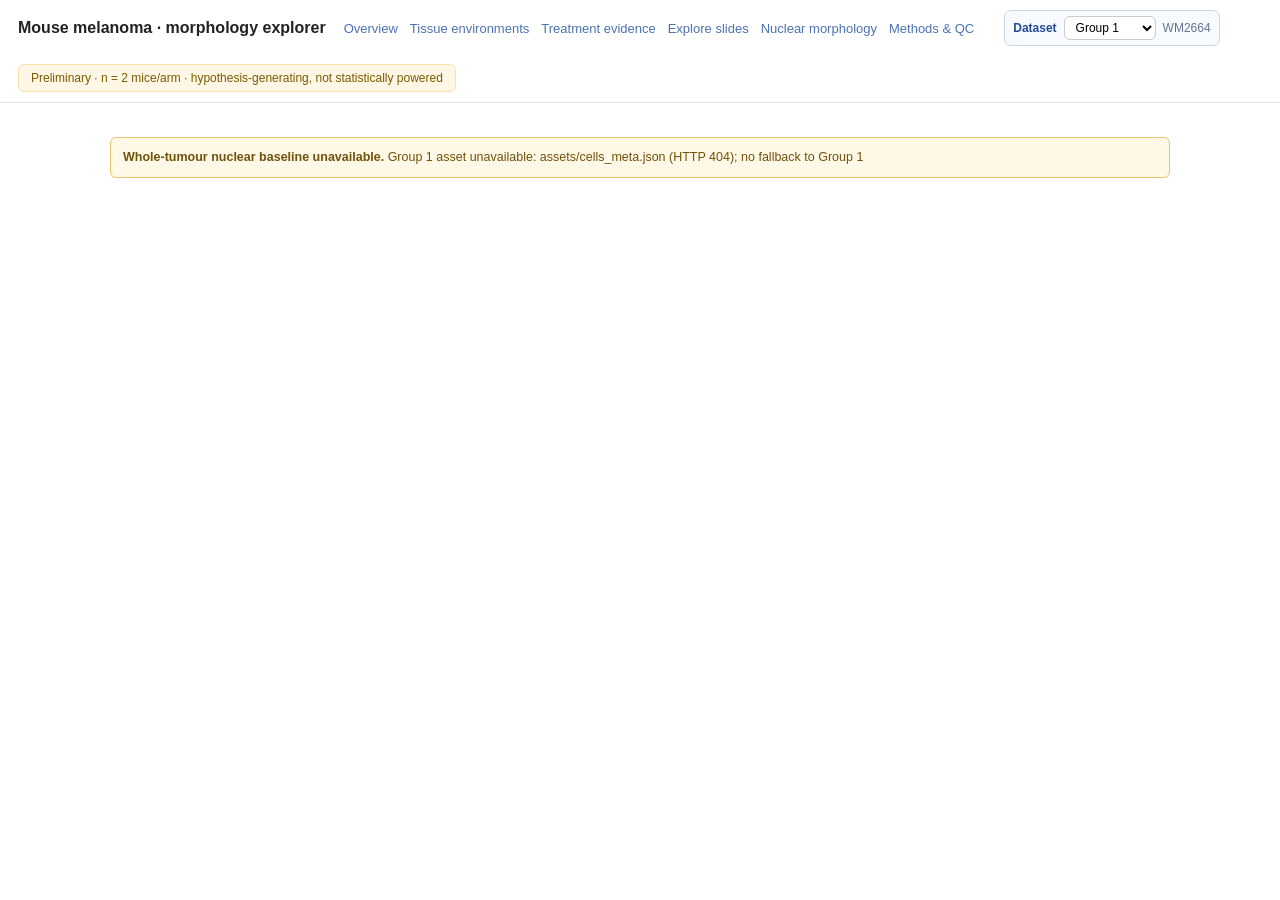
==== commit 60f43f95: "feat: add cohort selector and portable rendering" ====
--- a/cells.html
+++ b/cells.html
@@ -1,5 +1,5 @@
 <!doctype html><html><head><meta charset="utf-8">
-<title>Nuclear morphology · whole-tumour baseline</title><link rel="stylesheet" href="style.css?v=20260716151626">
+<title>Nuclear morphology · whole-tumour baseline</title><link rel="stylesheet" href="style.css?v=20260801023108">
 <script src="https://cdn.plot.ly/plotly-2.32.0.min.js"></script>
 <style>
 .cellstory{max-width:1120px;margin:0 auto;padding:24px 20px 64px}.cellhero{border:1px solid #c9d9f0;border-radius:12px;padding:20px;background:#f7faff;margin-bottom:18px}
@@ -16,7 +16,16 @@
 <body><header>
   <h1>Mouse melanoma · morphology explorer</h1>
   <nav class="crumbs"><a href="index.html">Overview</a><a href="phenotypes.html">Tissue environments</a><a href="experiments.html">Treatment evidence</a><a href="scatter.html">Explore slides</a><a href="cells.html">Nuclear morphology</a><a href="cluster_selection.html">Methods &amp; QC</a></nav>
-  <span class="banner">Preliminary · n = 2 mice/arm · hypothesis-generating, not statistically powered</span>
+  <div class="cohort-switcher" data-cohort-switcher>
+    <label for="cohort_selector">Dataset</label>
+    <select id="cohort_selector" aria-label="Select dataset">
+      <option value="group_1">Group 1</option>
+      <option value="group_2">Group 2</option>
+      <option value="combined">Combined</option>
+    </select>
+    <span class="cohort-context" data-cohort-context></span>
+  </div>
+  <span class="banner" id="study_banner">Preliminary · n = 2 mice/arm · hypothesis-generating, not statistically powered</span>
 </header>
 <main class="cellstory"><section class="cellhero">
   <span class="eyebrow">Whole-tumour baseline</span>
@@ -31,21 +40,21 @@
     <div><span class="logic-label">Question</span>What fraction of all detected nuclei belongs to each broad CellViT class in each mouse?</div>
     <div><span class="logic-label">Method</span>Count all detected nuclei within each WSI, collapse CellViT labels into three broad classes, and divide by that mouse's total. Each bar is one mouse.</div></div>
   <span class="result-label">Interactive result</span><div id="p_prop" class="plotbox" aria-label="Cell composition for each individual mouse"></div>
-  <div class="interpretation"><span class="logic-label">Interpretation</span>Differences among these four mouse bars describe whole-slide cellular composition. They do not establish a treatment effect, and they do not identify which tissue environment contains those cells.</div>
+  <div class="interpretation" id="composition_interpretation"><span class="logic-label">Interpretation</span>Differences among these four mouse bars describe whole-slide cellular composition. They do not establish a treatment effect, and they do not identify which tissue environment contains those cells.</div>
 </section>
 
 <section class="evidence-chapter" id="density"><h3>2. Does whole-tumour nuclear density differ between Vehicle and PLX?</h3>
   <div class="logic"><div><span class="logic-label">Motivation</span>A change in cell abundance can accompany altered tumour architecture even when individual nuclear shapes do not change.</div>
-    <div><span class="logic-label">Question</span>Within each broad cell class, are nuclei more or less dense in the two PLX slides than in the two Vehicle slides?</div>
-    <div><span class="logic-label">Method</span>Divide each mouse's class count by its estimated tissue area. The panels show all four mouse-level values; nuclei are not treated as independent treatment replicates.</div></div>
+    <div id="density_question"><span class="logic-label">Question</span>Within each broad cell class, are nuclei more or less dense in the two PLX slides than in the two Vehicle slides?</div>
+    <div id="density_method"><span class="logic-label">Method</span>Divide each mouse's class count by its estimated tissue area. The panels show all four mouse-level values; nuclei are not treated as independent treatment replicates.</div></div>
   <span class="result-label">Interactive result · one dot = one mouse</span><div id="p_dens" class="plotbox" aria-label="Mouse-level nuclear-density dot plots by cell class"></div>
-  <div class="interpretation"><span class="logic-label">Interpretation</span>Read the separation and overlap of the four dots, not an arm-average bar. With two mice per arm and one slide per mouse, apparent arm separation may still be animal, section, stain or segmentation variation.</div>
+  <div class="interpretation" id="density_interpretation"><span class="logic-label">Interpretation</span>Read the separation and overlap of the four dots, not an arm-average bar. With two mice per arm and one slide per mouse, apparent arm separation may still be animal, section, stain or segmentation variation.</div>
 </section>
 
 <section class="evidence-chapter" id="morphology"><h3>3. Do whole-slide nuclear measurements differ between Vehicle and PLX?</h3>
   <div class="logic"><div><span class="logic-label">Motivation</span>The main biological question concerns neoplastic-cell morphology, but an unstratified view is useful as a baseline before matching tissue context.</div>
-    <div><span class="logic-label">Question</span>For the selected nuclear measurement, where do the four mouse-level medians lie within each CellViT class?</div>
-    <div><span class="logic-label">Method</span>Within each mouse and cell class, take the median from the displayed nucleus subsample. The treatment comparison therefore contains four dots, not thousands of pseudo-replicate nuclei.</div></div>
+    <div id="morphology_question"><span class="logic-label">Question</span>For the selected nuclear measurement, where do the four mouse-level medians lie within each CellViT class?</div>
+    <div id="morphology_method"><span class="logic-label">Method</span>Within each mouse and cell class, take the median from the displayed nucleus subsample. The treatment comparison therefore contains four dots, not thousands of pseudo-replicate nuclei.</div></div>
   <div class="metricbar"><label for="feat"><b>Nuclear measurement</b></label><select id="feat">
     <option value="ecc" selected>Nuclear elongation</option><option value="area">Nuclear area</option><option value="ediam">Equivalent nuclear diameter</option>
     <option value="compactness">Outline compactness</option><option value="solidity">Outline solidity</option>
@@ -57,10 +66,11 @@
 
 <section class="cellhero" style="margin-top:18px"><span class="eyebrow">The next biological step</span><h2 style="font-size:20px">Separate tissue mixture from a possible within-cell change</h2>
   <p><a href="phenotypes.html">Tissue environments</a> asks whether the image phenotypes contain distinguishable nuclei. <a href="experiments.html#q5">Treatment evidence</a> then compares Vehicle and PLX mice within matched environments.</p>
-  <p class="unit-note"><b>Study limit:</b> n = 2 mice per arm. The mouse is the experimental unit; all results are descriptive and hypothesis-generating.</p></section>
+  <p class="unit-note" id="cell_study_limit"><b>Study limit:</b> n = 2 mice per arm. The mouse is the experimental unit; all results are descriptive and hypothesis-generating.</p></section>
 </main>
-<script src="app.js?v=20260716151626"></script><script>
+<script src="app.js?v=20260801023108"></script><script>
 let S,CM;const $=id=>document.getElementById(id),PCFG={responsive:true,displaylogo:false,displayModeBar:false};
+function cellProvenance(payload){return payload&&typeof payload==="object"?(payload.provenance||payload.atlas_provenance||{}):{};}
 const METRICS={
   ecc:{label:"Nuclear elongation",unit:"eccentricity",note:"Higher values indicate a more elongated nuclear outline."},
   area:{label:"Nuclear area",unit:"µm²",note:"Higher values indicate a larger segmented nuclear profile."},
@@ -84,8 +94,38 @@
 function drawComposition(){const classes=classList(),cols=classCols(),mice=S.mice,traces=classes.map(c=>({x:mice.map(m=>"M"+m+"<br>"+S.arm[m]),y:mice.map(m=>fractions(m)[c]),customdata:mice.map(m=>[m,S.arm[m],counts(m)[c]||0]),name:c,type:"bar",marker:{color:cols[c]},hovertemplate:"M%{customdata[0]} · %{customdata[1]}<br>"+c+" %{y:.1%}<br>%{customdata[2]:,} nuclei<extra></extra>"}));Plotly.react("p_prop",traces,{barmode:"stack",title:{text:"Cell-type composition in each whole slide",font:{size:15}},yaxis:{title:"fraction of detected nuclei",range:[0,1],tickformat:".0%"},legend:{orientation:"h",y:-.2,font:{size:11}},margin:{t:48,b:85,l:64,r:15}},PCFG);}
 function drawDensity(){drawMouseDots("p_dens",densitySummary,"Whole-slide nuclear density","nuclei / mm²",true);}
 function drawMorphology(){const f=$("feat").value,m=METRICS[f];$("metric_note").textContent=m.note+" Mouse-level values use the displayed "+CM.n.toLocaleString()+"-nucleus subsample.";drawMouseDots("p_morph",(mouse,c)=>morphologySummary(mouse,c,f),m.label+" · mouse-level medians",m.unit,false);}
-(async()=>{try{S=await loadJSON("assets/cells_stats.json");CM=await loadJSON("assets/cells_meta.json");}catch(e){document.querySelector(".cellstory").innerHTML=`<div class="unavailable"><b>Whole-tumour nuclear baseline unavailable.</b> ${esc(e.message)}</div>`;return;}
-  const total=S.mice.reduce((sum,m)=>sum+Object.values(counts(m)).reduce((a,b)=>a+b,0),0);$("baseline_status").innerHTML=`<b>${total.toLocaleString()} nuclei across four mice</b> (two Vehicle, two PLX4720). Every treatment-facing dot below represents one mouse.`;
+function assertCellStatsAlignment(meta,stats){
+  const metaMice=[...new Set(meta.mouse.map(String))].sort(),statsMice=(stats.mice||[]).map(String).sort();
+  if(metaMice.length!==statsMice.length||metaMice.some((m,i)=>m!==statsMice[i]))throw new Error("cells_stats.json mice do not match cells_meta.json");
+  if(ACTIVE_COHORT_ID!=="group_1"){
+    const a=cellProvenance(meta),b=cellProvenance(stats);
+    for(const key of ["cell_order_sha256","feature_rows_sha256","tile_order_sha256"]){
+      if(!a[key]||!b[key]||String(a[key])!==String(b[key]))throw new Error(`cells_stats.json ${key} does not match cells_meta.json`);
+    }
+  }
+}
+function setLogicCopy(id,label,text){$(id).innerHTML=`<span class="logic-label">${label}</span>${text}`;}
+function applyCombinedStudyCopy(){
+  if(ACTIVE_COHORT_ID!=="combined")return; // Group 1 and parallel Group 2 retain the original four-mouse presentation
+  setLogicCopy("composition_interpretation","Interpretation","Differences among these eight mouse bars describe whole-slide cellular composition. They do not establish a treatment effect, and they do not identify which tissue environment contains those cells.");
+  setLogicCopy("density_question","Question","Within each broad cell class, are nuclei more or less dense in the four PLX slides than in the four Vehicle slides?");
+  setLogicCopy("density_method","Method","Divide each mouse's class count by its estimated tissue area. The panels show all eight mouse-level values; nuclei are not treated as independent treatment replicates.");
+  setLogicCopy("density_interpretation","Interpretation","Read the separation and overlap of the eight dots, not a pooled arm-average bar. The four mice per arm arise from two cohorts with two mice per arm each; treatment-facing inference must be cohort-blocked, not a naive pooled 4-vs-4 test.");
+  setLogicCopy("morphology_question","Question","For the selected nuclear measurement, where do the eight mouse-level medians lie within each CellViT class?");
+  setLogicCopy("morphology_method","Method","Within each mouse and cell class, take the median from the displayed nucleus subsample. The descriptive comparison therefore contains eight dots, not thousands of pseudo-replicate nuclei; any treatment inference remains cohort-blocked.");
+  $("cell_study_limit").innerHTML="<b>Study limit:</b> 4 mice per arm across two cohorts (2 per arm within each cohort). The mouse is the experimental unit; treatment inference must be cohort-blocked rather than naively pooled, and all results remain exploratory.";
+}
+(async()=>{try{const requireProvenance=ACTIVE_COHORT_ID!=="group_1";
+    S=await loadCohortJSON("assets/cells_stats.json",{requireProvenance});
+    CM=await loadCohortJSON("assets/cells_meta.json",{requireProvenance});
+    assertCellStatsAlignment(CM,S);
+  }catch(e){document.querySelector(".cellstory").innerHTML=`<div class="unavailable"><b>Whole-tumour nuclear baseline unavailable.</b> ${esc(e.message)}</div>`;return;}
+  applyCombinedStudyCopy();
+  const total=S.mice.reduce((sum,m)=>sum+Object.values(counts(m)).reduce((a,b)=>a+b,0),0),n=S.mice.length;
+  const nv=S.mice.filter(m=>S.arm[m]==="Vehicle").length,np=S.mice.filter(m=>S.arm[m]==="PLX4720").length;
+  $("baseline_status").innerHTML=ACTIVE_COHORT_ID==="combined"
+    ?`<b>${total.toLocaleString()} nuclei across ${n} mice</b> (${nv} Vehicle, ${np} PLX4720; two per arm within each cohort). Dots remain mouse-level; treatment-facing inference is cohort-blocked, not naively pooled.`
+    :`<b>${total.toLocaleString()} nuclei across four mice</b> (two Vehicle, two PLX4720). Every treatment-facing dot below represents one mouse.`;
   drawComposition();drawDensity();drawMorphology();$("feat").onchange=drawMorphology;
 })();
 </script></body></html>
--- a/style.css
+++ b/style.css
@@ -7,6 +7,10 @@
   align-items:center; gap:18px; flex-wrap:wrap; }
 header h1{ font-size:16px; margin:0; font-weight:700; }
 header .crumbs a{ color:var(--accent); text-decoration:none; margin-right:12px; font-size:13px; }
+.cohort-switcher{display:flex;align-items:center;gap:7px;padding:5px 8px;border:1px solid #ccd7e5;
+  border-radius:7px;background:#f7faff;font-size:12px;color:#40516b}
+.cohort-switcher label{font-weight:700;color:#244c93}.cohort-switcher select{min-width:92px;padding:3px 7px}
+.cohort-context{max-width:180px;color:#64748b;line-height:1.25}
 .banner{ background:#fff7e6; border:1px solid #ffe1a8; color:#7a5b00;
   font-size:12px; padding:6px 12px; border-radius:6px; }
 .hint{ background:#eaf1ff; border:1px solid #b9d0ff; color:#244c93; font-weight:600;
@@ -87,6 +91,6 @@
 .science-item{border:1px solid var(--line);border-radius:8px;padding:12px 14px;background:#fff}
 .science-item h3{font-size:14px;margin:0 0 6px;color:#1a2b4a}.science-item p{font-size:13px;line-height:1.55;margin:4px 0;color:#444}
 .filter-note{font-size:11.5px;color:#64748b;line-height:1.4}
-@media(max-width:900px){.science-list{grid-template-columns:1fr}}
+@media(max-width:900px){.science-list{grid-template-columns:1fr}.cohort-context{display:none}}
 table.meta{ font-size:13px; border-collapse:collapse; margin-top:8px; }
 table.meta td{ padding:2px 10px 2px 0; }
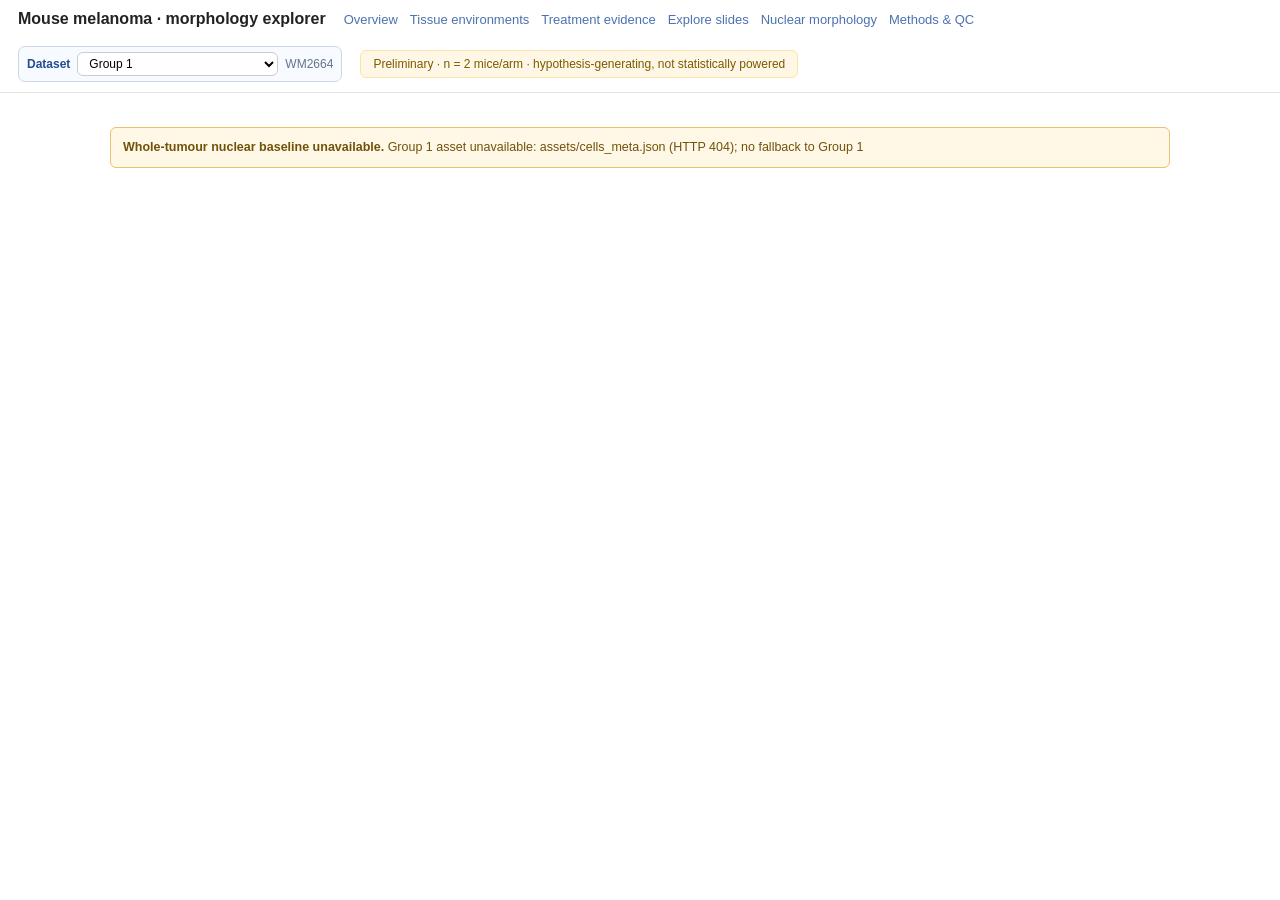
==== commit a4cbce53: "add group 2 rescan analysis" ====
--- a/cells.html
+++ b/cells.html
@@ -1,5 +1,5 @@
 <!doctype html><html><head><meta charset="utf-8">
-<title>Nuclear morphology · whole-tumour baseline</title><link rel="stylesheet" href="style.css?v=20260801023108">
+<title>Nuclear morphology · whole-tumour baseline</title><link rel="stylesheet" href="style.css?v=20260825175521">
 <script src="https://cdn.plot.ly/plotly-2.32.0.min.js"></script>
 <style>
 .cellstory{max-width:1120px;margin:0 auto;padding:24px 20px 64px}.cellhero{border:1px solid #c9d9f0;border-radius:12px;padding:20px;background:#f7faff;margin-bottom:18px}
@@ -20,8 +20,9 @@
     <label for="cohort_selector">Dataset</label>
     <select id="cohort_selector" aria-label="Select dataset">
       <option value="group_1">Group 1</option>
-      <option value="group_2">Group 2</option>
-      <option value="combined">Combined</option>
+      <option value="group_2">Group 2 Archive</option>
+      <option value="group_2_rescanned">Group 2 Rescanned</option>
+      <option value="combined_rescanned">Group 1 + Group 2 Rescanned</option>
     </select>
     <span class="cohort-context" data-cohort-context></span>
   </div>
@@ -68,7 +69,7 @@
   <p><a href="phenotypes.html">Tissue environments</a> asks whether the image phenotypes contain distinguishable nuclei. <a href="experiments.html#q5">Treatment evidence</a> then compares Vehicle and PLX mice within matched environments.</p>
   <p class="unit-note" id="cell_study_limit"><b>Study limit:</b> n = 2 mice per arm. The mouse is the experimental unit; all results are descriptive and hypothesis-generating.</p></section>
 </main>
-<script src="app.js?v=20260801023108"></script><script>
+<script src="app.js?v=20260825175521"></script><script>
 let S,CM;const $=id=>document.getElementById(id),PCFG={responsive:true,displaylogo:false,displayModeBar:false};
 function cellProvenance(payload){return payload&&typeof payload==="object"?(payload.provenance||payload.atlas_provenance||{}):{};}
 const METRICS={
@@ -106,7 +107,7 @@
 }
 function setLogicCopy(id,label,text){$(id).innerHTML=`<span class="logic-label">${label}</span>${text}`;}
 function applyCombinedStudyCopy(){
-  if(ACTIVE_COHORT_ID!=="combined")return; // Group 1 and parallel Group 2 retain the original four-mouse presentation
+  if(!["combined","combined_rescanned"].includes(ACTIVE_COHORT_ID))return; // single-cohort views retain the original four-mouse presentation
   setLogicCopy("composition_interpretation","Interpretation","Differences among these eight mouse bars describe whole-slide cellular composition. They do not establish a treatment effect, and they do not identify which tissue environment contains those cells.");
   setLogicCopy("density_question","Question","Within each broad cell class, are nuclei more or less dense in the four PLX slides than in the four Vehicle slides?");
   setLogicCopy("density_method","Method","Divide each mouse's class count by its estimated tissue area. The panels show all eight mouse-level values; nuclei are not treated as independent treatment replicates.");
@@ -123,7 +124,7 @@
   applyCombinedStudyCopy();
   const total=S.mice.reduce((sum,m)=>sum+Object.values(counts(m)).reduce((a,b)=>a+b,0),0),n=S.mice.length;
   const nv=S.mice.filter(m=>S.arm[m]==="Vehicle").length,np=S.mice.filter(m=>S.arm[m]==="PLX4720").length;
-  $("baseline_status").innerHTML=ACTIVE_COHORT_ID==="combined"
+  $("baseline_status").innerHTML=["combined","combined_rescanned"].includes(ACTIVE_COHORT_ID)
     ?`<b>${total.toLocaleString()} nuclei across ${n} mice</b> (${nv} Vehicle, ${np} PLX4720; two per arm within each cohort). Dots remain mouse-level; treatment-facing inference is cohort-blocked, not naively pooled.`
     :`<b>${total.toLocaleString()} nuclei across four mice</b> (two Vehicle, two PLX4720). Every treatment-facing dot below represents one mouse.`;
   drawComposition();drawDensity();drawMorphology();$("feat").onchange=drawMorphology;
